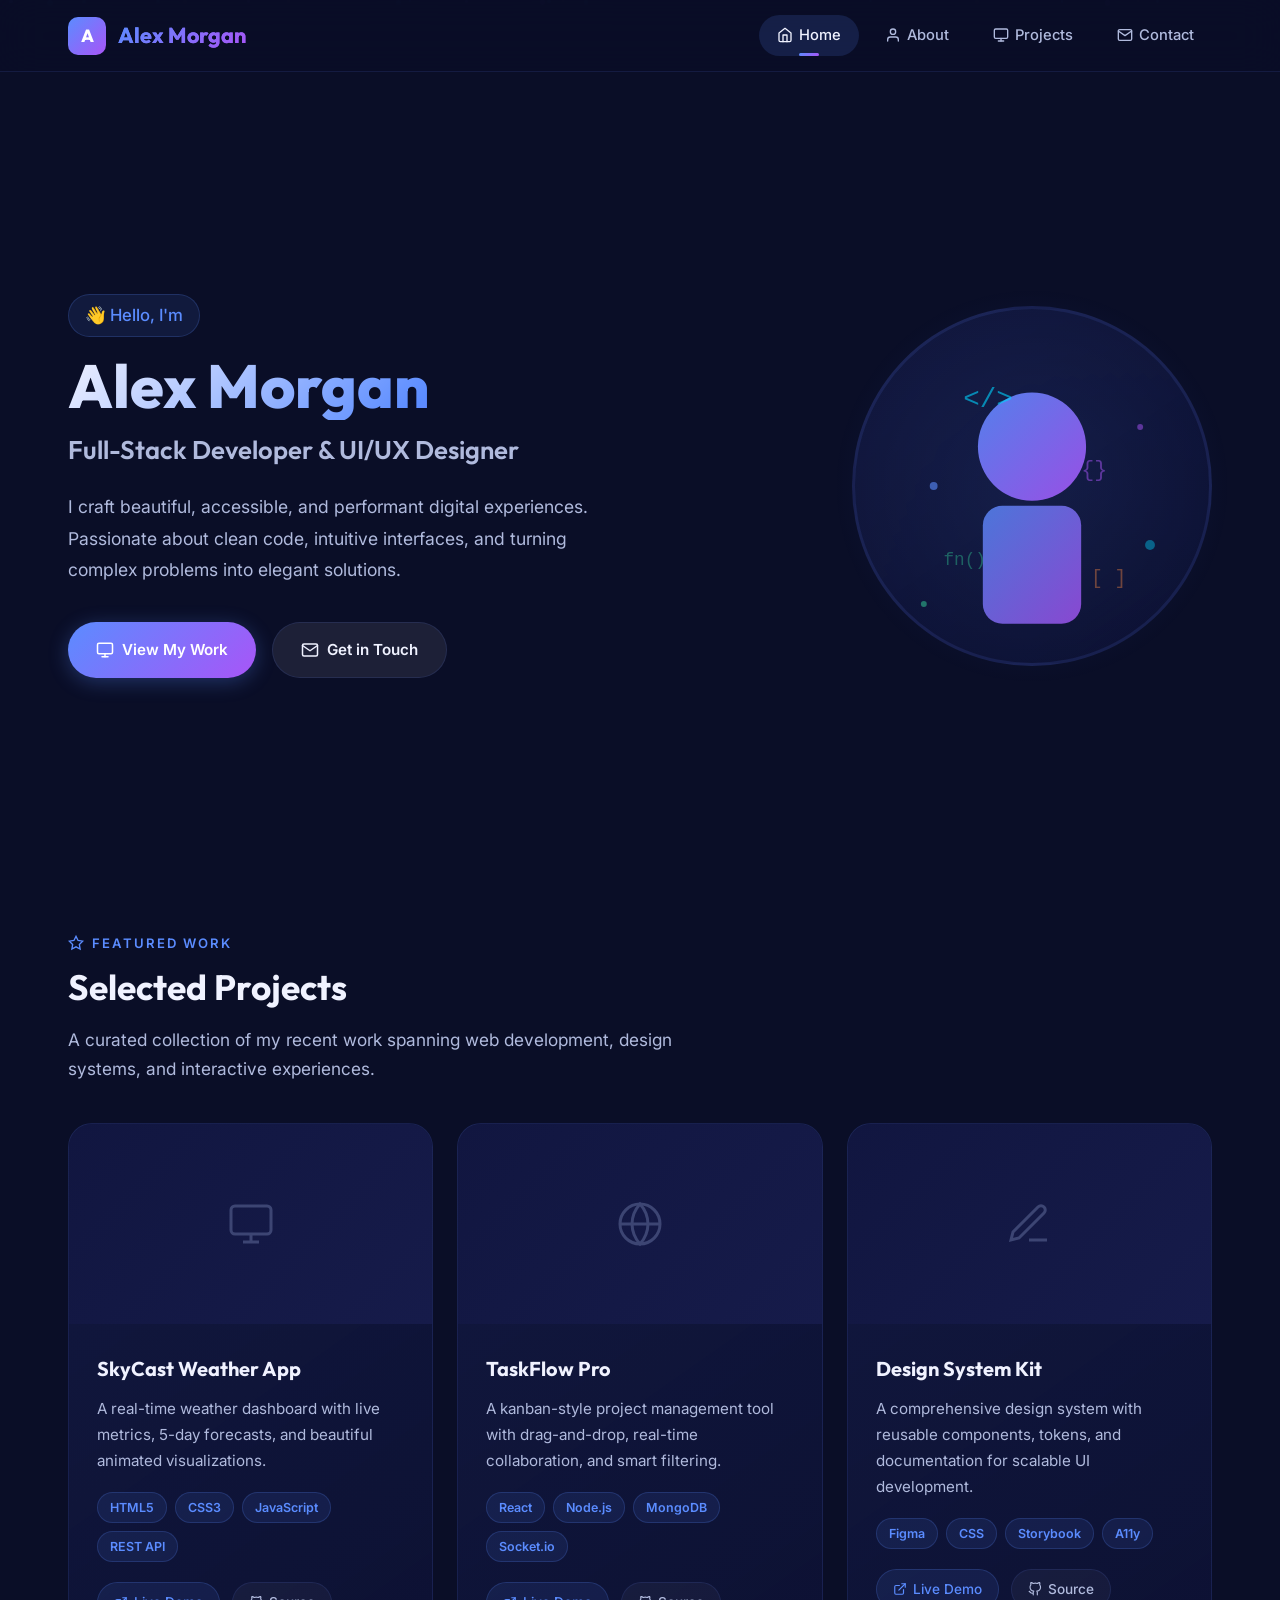
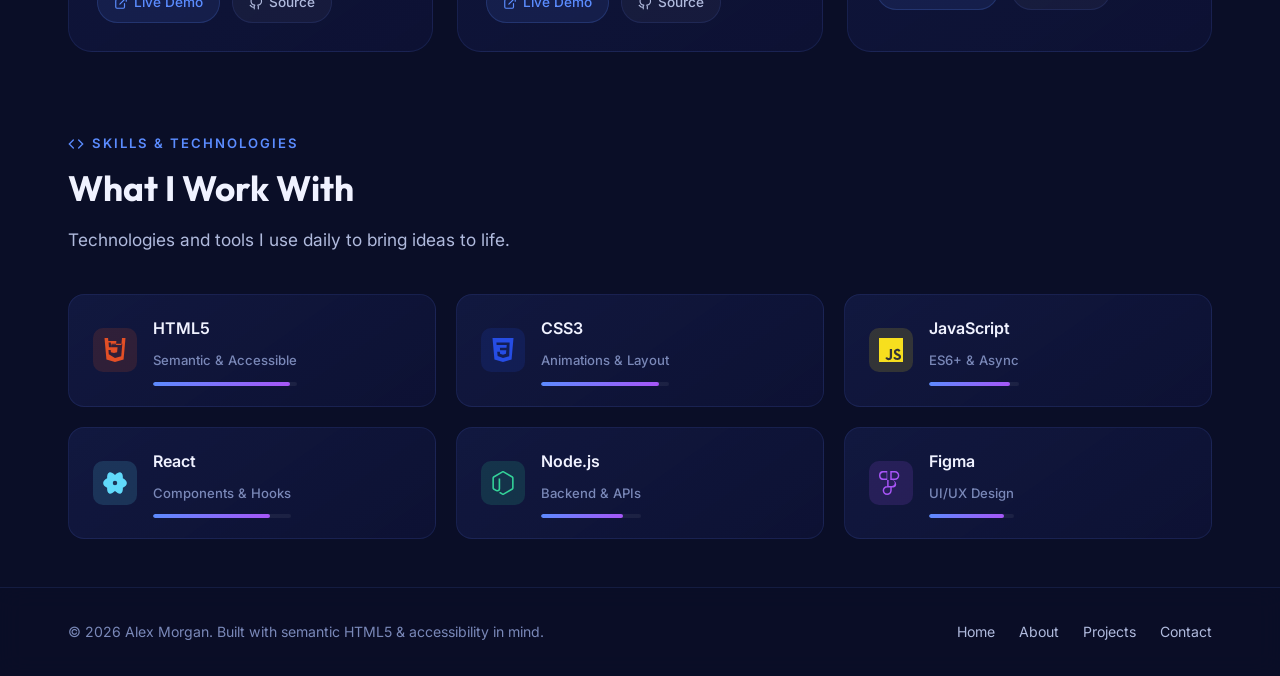
==== portfolio/index.html @ 997db62b "feat: add multi-page semantic HTML5 portfolio with WCAG accessibility" ====
<!DOCTYPE html>
<html lang="en">
<head>
    <meta charset="UTF-8">
    <meta name="viewport" content="width=device-width, initial-scale=1.0">
    <meta name="description" content="Alex Morgan — Full-Stack Developer & UI/UX Designer. Building beautiful, accessible, and performant web applications with modern technologies.">
    <meta name="author" content="Alex Morgan">
    <meta name="robots" content="index, follow">

    <!-- Open Graph -->
    <meta property="og:title" content="Alex Morgan — Full-Stack Developer & Designer">
    <meta property="og:description" content="Building beautiful, accessible, and performant web applications with modern technologies.">
    <meta property="og:type" content="website">
    <meta property="og:url" content="https://alexmorgan.dev/">

    <link rel="canonical" href="https://alexmorgan.dev/">

    <title>Alex Morgan — Full-Stack Developer & Designer</title>

    <link rel="preconnect" href="https://fonts.googleapis.com">
    <link rel="preconnect" href="https://fonts.gstatic.com" crossorigin>
    <link href="https://fonts.googleapis.com/css2?family=Inter:wght@300;400;500;600;700;800;900&family=Outfit:wght@300;400;500;600;700;800&display=swap" rel="stylesheet">
    <link rel="stylesheet" href="portfolio.css">
</head>
<body>
    <!-- Skip Navigation Link -->
    <a href="#main-content" class="skip-link">Skip to main content</a>

    <!-- Animated Background Particles -->
    <div class="particles-bg" aria-hidden="true"></div>

    <div class="page-wrapper">

        <!-- ========== HEADER / NAVIGATION ========== -->
        <header class="site-header" role="banner">
            <div class="header-inner">
                <div class="header-brand">
                    <div class="brand-icon" aria-hidden="true">A</div>
                    <div class="brand-name"><a href="index.html">Alex Morgan</a></div>
                </div>

                <!-- Mobile Menu Toggle -->
                <button
                    class="menu-toggle"
                    id="menu-toggle"
                    aria-expanded="false"
                    aria-controls="main-navigation"
                    aria-label="Open navigation menu"
                >
                    <span></span>
                    <span></span>
                    <span></span>
                </button>

                <nav class="main-nav" id="main-navigation" role="navigation" aria-label="Primary navigation">
                    <ul class="nav-list">
                        <li>
                            <a href="index.html" class="nav-link" aria-current="page">
                                <svg viewBox="0 0 24 24" fill="none" stroke="currentColor" stroke-width="2" stroke-linecap="round" stroke-linejoin="round" aria-hidden="true"><path d="M3 9l9-7 9 7v11a2 2 0 0 1-2 2H5a2 2 0 0 1-2-2z"></path><polyline points="9 22 9 12 15 12 15 22"></polyline></svg>
                                Home
                            </a>
                        </li>
                        <li>
                            <a href="about.html" class="nav-link">
                                <svg viewBox="0 0 24 24" fill="none" stroke="currentColor" stroke-width="2" stroke-linecap="round" stroke-linejoin="round" aria-hidden="true"><path d="M20 21v-2a4 4 0 0 0-4-4H8a4 4 0 0 0-4 4v2"></path><circle cx="12" cy="7" r="4"></circle></svg>
                                About
                            </a>
                        </li>
                        <li>
                            <a href="projects.html" class="nav-link">
                                <svg viewBox="0 0 24 24" fill="none" stroke="currentColor" stroke-width="2" stroke-linecap="round" stroke-linejoin="round" aria-hidden="true"><rect x="2" y="3" width="20" height="14" rx="2" ry="2"></rect><line x1="8" y1="21" x2="16" y2="21"></line><line x1="12" y1="17" x2="12" y2="21"></line></svg>
                                Projects
                            </a>
                        </li>
                        <li>
                            <a href="contact.html" class="nav-link">
                                <svg viewBox="0 0 24 24" fill="none" stroke="currentColor" stroke-width="2" stroke-linecap="round" stroke-linejoin="round" aria-hidden="true"><path d="M4 4h16c1.1 0 2 .9 2 2v12c0 1.1-.9 2-2 2H4c-1.1 0-2-.9-2-2V6c0-1.1.9-2 2-2z"></path><polyline points="22,6 12,13 2,6"></polyline></svg>
                                Contact
                            </a>
                        </li>
                    </ul>
                </nav>
            </div>
        </header>

        <!-- ========== MAIN CONTENT ========== -->
        <main id="main-content" class="main-content" role="main">

            <!-- Hero Section -->
            <section class="hero section" aria-label="Introduction">
                <div class="hero-content animate-in">
                    <span class="hero-greeting">👋 Hello, I'm</span>
                    <h1 class="hero-name">Alex Morgan</h1>
                    <p class="hero-title">Full-Stack Developer & UI/UX Designer</p>
                    <p class="hero-description">
                        I craft beautiful, accessible, and performant digital experiences. 
                        Passionate about clean code, intuitive interfaces, and turning 
                        complex problems into elegant solutions.
                    </p>
                    <div class="hero-cta">
                        <a href="projects.html" class="btn btn-primary">
                            <svg viewBox="0 0 24 24" fill="none" stroke="currentColor" stroke-width="2" stroke-linecap="round" stroke-linejoin="round" aria-hidden="true"><rect x="2" y="3" width="20" height="14" rx="2" ry="2"></rect><line x1="8" y1="21" x2="16" y2="21"></line><line x1="12" y1="17" x2="12" y2="21"></line></svg>
                            View My Work
                        </a>
                        <a href="contact.html" class="btn btn-secondary">
                            <svg viewBox="0 0 24 24" fill="none" stroke="currentColor" stroke-width="2" stroke-linecap="round" stroke-linejoin="round" aria-hidden="true"><path d="M4 4h16c1.1 0 2 .9 2 2v12c0 1.1-.9 2-2 2H4c-1.1 0-2-.9-2-2V6c0-1.1.9-2 2-2z"></path><polyline points="22,6 12,13 2,6"></polyline></svg>
                            Get in Touch
                        </a>
                    </div>
                </div>

                <div class="hero-visual animate-in animate-in-delay-2" aria-hidden="true">
                    <div class="hero-glow"></div>
                    <div class="hero-avatar">
                        <svg class="hero-avatar-graphic" viewBox="0 0 360 360" fill="none" xmlns="http://www.w3.org/2000/svg">
                            <defs>
                                <linearGradient id="avatarGrad1" x1="0" y1="0" x2="1" y2="1">
                                    <stop offset="0%" stop-color="#5b8cff"/>
                                    <stop offset="100%" stop-color="#a855f7"/>
                                </linearGradient>
                                <linearGradient id="avatarGrad2" x1="0" y1="0" x2="1" y2="1">
                                    <stop offset="0%" stop-color="#00d4ff"/>
                                    <stop offset="100%" stop-color="#5b8cff"/>
                                </linearGradient>
                            </defs>
                            <!-- Abstract Developer Illustration -->
                            <circle cx="180" cy="140" r="55" fill="url(#avatarGrad1)" opacity="0.9"/>
                            <rect x="130" y="200" width="100" height="120" rx="20" fill="url(#avatarGrad1)" opacity="0.8"/>
                            <!-- Code symbols -->
                            <text x="110" y="100" font-family="monospace" font-size="28" fill="#00d4ff" opacity="0.6">&lt;/&gt;</text>
                            <text x="230" y="170" font-family="monospace" font-size="22" fill="#a855f7" opacity="0.5">{}</text>
                            <text x="90" y="260" font-family="monospace" font-size="18" fill="#34d399" opacity="0.4">fn()</text>
                            <text x="240" y="280" font-family="monospace" font-size="20" fill="#ff8c42" opacity="0.4">[ ]</text>
                            <!-- Floating dots -->
                            <circle cx="80" cy="180" r="4" fill="#5b8cff" opacity="0.6"/>
                            <circle cx="290" cy="120" r="3" fill="#a855f7" opacity="0.5"/>
                            <circle cx="300" cy="240" r="5" fill="#00d4ff" opacity="0.4"/>
                            <circle cx="70" cy="300" r="3" fill="#34d399" opacity="0.5"/>
                        </svg>
                    </div>
                </div>
            </section>

            <!-- Featured Projects Section -->
            <section class="section" aria-labelledby="featured-heading">
                <div class="animate-in">
                    <span class="section-label">
                        <svg viewBox="0 0 24 24" fill="none" stroke="currentColor" stroke-width="2" stroke-linecap="round" aria-hidden="true"><polygon points="12 2 15.09 8.26 22 9.27 17 14.14 18.18 21.02 12 17.77 5.82 21.02 7 14.14 2 9.27 8.91 8.26 12 2"></polygon></svg>
                        Featured Work
                    </span>
                    <h2 id="featured-heading" class="section-title">Selected Projects</h2>
                    <p class="section-subtitle">A curated collection of my recent work spanning web development, design systems, and interactive experiences.</p>
                </div>

                <div class="projects-grid">
                    <!-- Project 1 -->
                    <article class="project-card animate-in animate-in-delay-1">
                        <div class="project-image-placeholder" aria-hidden="true">
                            <svg viewBox="0 0 24 24" fill="none" stroke="currentColor" stroke-width="1.5"><rect x="2" y="3" width="20" height="14" rx="2" ry="2"></rect><line x1="8" y1="21" x2="16" y2="21"></line><line x1="12" y1="17" x2="12" y2="21"></line></svg>
                        </div>
                        <div class="project-body">
                            <h3 class="project-title">SkyCast Weather App</h3>
                            <p class="project-description">A real-time weather dashboard with live metrics, 5-day forecasts, and beautiful animated visualizations.</p>
                            <div class="project-tags">
                                <span class="tag">HTML5</span>
                                <span class="tag">CSS3</span>
                                <span class="tag">JavaScript</span>
                                <span class="tag">REST API</span>
                            </div>
                            <div class="project-links">
                                <a href="#" class="project-link live" aria-label="View live demo of SkyCast Weather App">
                                    <svg viewBox="0 0 24 24" fill="none" stroke="currentColor" stroke-width="2" stroke-linecap="round" stroke-linejoin="round" aria-hidden="true"><path d="M18 13v6a2 2 0 0 1-2 2H5a2 2 0 0 1-2-2V8a2 2 0 0 1 2-2h6"></path><polyline points="15 3 21 3 21 9"></polyline><line x1="10" y1="14" x2="21" y2="3"></line></svg>
                                    Live Demo
                                </a>
                                <a href="#" class="project-link repo" aria-label="View source code of SkyCast Weather App">
                                    <svg viewBox="0 0 24 24" fill="none" stroke="currentColor" stroke-width="2" stroke-linecap="round" stroke-linejoin="round" aria-hidden="true"><path d="M9 19c-5 1.5-5-2.5-7-3m14 6v-3.87a3.37 3.37 0 0 0-.94-2.61c3.14-.35 6.44-1.54 6.44-7A5.44 5.44 0 0 0 20 4.77 5.07 5.07 0 0 0 19.91 1S18.73.65 16 2.48a13.38 13.38 0 0 0-7 0C6.27.65 5.09 1 5.09 1A5.07 5.07 0 0 0 5 4.77a5.44 5.44 0 0 0-1.5 3.78c0 5.42 3.3 6.61 6.44 7A3.37 3.37 0 0 0 9 18.13V22"></path></svg>
                                    Source
                                </a>
                            </div>
                        </div>
                    </article>

                    <!-- Project 2 -->
                    <article class="project-card animate-in animate-in-delay-2">
                        <div class="project-image-placeholder" aria-hidden="true">
                            <svg viewBox="0 0 24 24" fill="none" stroke="currentColor" stroke-width="1.5"><circle cx="12" cy="12" r="10"></circle><line x1="2" y1="12" x2="22" y2="12"></line><path d="M12 2a15.3 15.3 0 0 1 4 10 15.3 15.3 0 0 1-4 10 15.3 15.3 0 0 1-4-10 15.3 15.3 0 0 1 4-10z"></path></svg>
                        </div>
                        <div class="project-body">
                            <h3 class="project-title">TaskFlow Pro</h3>
                            <p class="project-description">A kanban-style project management tool with drag-and-drop, real-time collaboration, and smart filtering.</p>
                            <div class="project-tags">
                                <span class="tag">React</span>
                                <span class="tag">Node.js</span>
                                <span class="tag">MongoDB</span>
                                <span class="tag">Socket.io</span>
                            </div>
                            <div class="project-links">
                                <a href="#" class="project-link live" aria-label="View live demo of TaskFlow Pro">
                                    <svg viewBox="0 0 24 24" fill="none" stroke="currentColor" stroke-width="2" stroke-linecap="round" stroke-linejoin="round" aria-hidden="true"><path d="M18 13v6a2 2 0 0 1-2 2H5a2 2 0 0 1-2-2V8a2 2 0 0 1 2-2h6"></path><polyline points="15 3 21 3 21 9"></polyline><line x1="10" y1="14" x2="21" y2="3"></line></svg>
                                    Live Demo
                                </a>
                                <a href="#" class="project-link repo" aria-label="View source code of TaskFlow Pro">
                                    <svg viewBox="0 0 24 24" fill="none" stroke="currentColor" stroke-width="2" stroke-linecap="round" stroke-linejoin="round" aria-hidden="true"><path d="M9 19c-5 1.5-5-2.5-7-3m14 6v-3.87a3.37 3.37 0 0 0-.94-2.61c3.14-.35 6.44-1.54 6.44-7A5.44 5.44 0 0 0 20 4.77 5.07 5.07 0 0 0 19.91 1S18.73.65 16 2.48a13.38 13.38 0 0 0-7 0C6.27.65 5.09 1 5.09 1A5.07 5.07 0 0 0 5 4.77a5.44 5.44 0 0 0-1.5 3.78c0 5.42 3.3 6.61 6.44 7A3.37 3.37 0 0 0 9 18.13V22"></path></svg>
                                    Source
                                </a>
                            </div>
                        </div>
                    </article>

                    <!-- Project 3 -->
                    <article class="project-card animate-in animate-in-delay-3">
                        <div class="project-image-placeholder" aria-hidden="true">
                            <svg viewBox="0 0 24 24" fill="none" stroke="currentColor" stroke-width="1.5"><path d="M12 20h9"></path><path d="M16.5 3.5a2.121 2.121 0 0 1 3 3L7 19l-4 1 1-4L16.5 3.5z"></path></svg>
                        </div>
                        <div class="project-body">
                            <h3 class="project-title">Design System Kit</h3>
                            <p class="project-description">A comprehensive design system with reusable components, tokens, and documentation for scalable UI development.</p>
                            <div class="project-tags">
                                <span class="tag">Figma</span>
                                <span class="tag">CSS</span>
                                <span class="tag">Storybook</span>
                                <span class="tag">A11y</span>
                            </div>
                            <div class="project-links">
                                <a href="#" class="project-link live" aria-label="View live demo of Design System Kit">
                                    <svg viewBox="0 0 24 24" fill="none" stroke="currentColor" stroke-width="2" stroke-linecap="round" stroke-linejoin="round" aria-hidden="true"><path d="M18 13v6a2 2 0 0 1-2 2H5a2 2 0 0 1-2-2V8a2 2 0 0 1 2-2h6"></path><polyline points="15 3 21 3 21 9"></polyline><line x1="10" y1="14" x2="21" y2="3"></line></svg>
                                    Live Demo
                                </a>
                                <a href="#" class="project-link repo" aria-label="View source code of Design System Kit">
                                    <svg viewBox="0 0 24 24" fill="none" stroke="currentColor" stroke-width="2" stroke-linecap="round" stroke-linejoin="round" aria-hidden="true"><path d="M9 19c-5 1.5-5-2.5-7-3m14 6v-3.87a3.37 3.37 0 0 0-.94-2.61c3.14-.35 6.44-1.54 6.44-7A5.44 5.44 0 0 0 20 4.77 5.07 5.07 0 0 0 19.91 1S18.73.65 16 2.48a13.38 13.38 0 0 0-7 0C6.27.65 5.09 1 5.09 1A5.07 5.07 0 0 0 5 4.77a5.44 5.44 0 0 0-1.5 3.78c0 5.42 3.3 6.61 6.44 7A3.37 3.37 0 0 0 9 18.13V22"></path></svg>
                                    Source
                                </a>
                            </div>
                        </div>
                    </article>
                </div>
            </section>

            <!-- Skills Section -->
            <section class="section" aria-labelledby="skills-heading">
                <div class="animate-in">
                    <span class="section-label">
                        <svg viewBox="0 0 24 24" fill="none" stroke="currentColor" stroke-width="2" stroke-linecap="round" aria-hidden="true"><polyline points="16 18 22 12 16 6"></polyline><polyline points="8 6 2 12 8 18"></polyline></svg>
                        Skills & Technologies
                    </span>
                    <h2 id="skills-heading" class="section-title">What I Work With</h2>
                    <p class="section-subtitle">Technologies and tools I use daily to bring ideas to life.</p>
                </div>

                <div class="skills-grid">
                    <div class="skill-card animate-in animate-in-delay-1">
                        <div class="skill-icon html" aria-hidden="true">
                            <svg viewBox="0 0 24 24" fill="currentColor" width="24" height="24"><path d="M1.5 0h21l-1.91 21.563L11.977 24l-8.564-2.438L1.5 0zm7.031 9.75l-.232-2.718 10.059.003.071-.757.541-6.03.065-.712H5.026l.164 1.87.153 1.712h8.034l-.342 3.632-5.083.002-.19-2.14H5.57l.4 4.513h8.594l-.455 5.086-3.118.87-3.118-.87-.203-2.31H5.45l.33 4.27L11.99 20l6.23-1.792 1.09-12.458H8.531z"/></svg>
                        </div>
                        <div class="skill-info">
                            <h3>HTML5</h3>
                            <span class="skill-level">Semantic & Accessible</span>
                            <div class="skill-bar-track"><div class="skill-bar-fill" style="width: 95%" role="progressbar" aria-valuenow="95" aria-valuemin="0" aria-valuemax="100" aria-label="HTML5 proficiency: 95%"></div></div>
                        </div>
                    </div>

                    <div class="skill-card animate-in animate-in-delay-2">
                        <div class="skill-icon css" aria-hidden="true">
                            <svg viewBox="0 0 24 24" fill="currentColor" width="24" height="24"><path d="M1.5 0h21l-1.91 21.563L11.977 24l-8.565-2.438L1.5 0zm17.09 4.413L5.41 4.41l.213 2.622h10.125l-.255 2.716h-6.61l.24 2.573h6.182l-.366 3.523-2.95.888-2.95-.888-.191-2.055h-2.607l.4 4.27L11.976 20l6.23-1.792L18.59 4.413z"/></svg>
                        </div>
                        <div class="skill-info">
                            <h3>CSS3</h3>
                            <span class="skill-level">Animations & Layout</span>
                            <div class="skill-bar-track"><div class="skill-bar-fill" style="width: 92%" role="progressbar" aria-valuenow="92" aria-valuemin="0" aria-valuemax="100" aria-label="CSS3 proficiency: 92%"></div></div>
                        </div>
                    </div>

                    <div class="skill-card animate-in animate-in-delay-3">
                        <div class="skill-icon js" aria-hidden="true">
                            <svg viewBox="0 0 24 24" fill="currentColor" width="24" height="24"><path d="M0 0h24v24H0V0zm22.034 18.276c-.175-1.095-.888-2.015-3.003-2.873-.736-.345-1.554-.585-1.797-1.14-.091-.33-.105-.51-.046-.705.15-.646.915-.84 1.515-.66.39.12.75.42.976.9 1.034-.676 1.034-.676 1.755-1.125-.27-.42-.405-.6-.586-.78-.63-.705-1.469-1.065-2.834-1.034l-.705.089c-.676.165-1.32.525-1.71 1.005-1.14 1.291-.811 3.541.569 4.471 1.365 1.02 3.361 1.244 3.616 2.205.24 1.17-.87 1.545-1.966 1.41-.811-.18-1.26-.586-1.755-1.336l-1.83 1.051c.21.48.45.689.81 1.109 1.74 1.756 6.09 1.666 6.871-1.004.029-.09.24-.705.074-1.65l.046.067zm-8.983-7.245h-2.248c0 1.938-.009 3.864-.009 5.805 0 1.232.063 2.363-.138 2.711-.33.689-1.18.601-1.566.48-.396-.196-.597-.466-.83-.855-.063-.105-.11-.196-.127-.196l-1.825 1.125c.305.63.75 1.172 1.324 1.517.855.51 2.004.675 3.207.405.783-.226 1.458-.691 1.811-1.411.51-.93.402-2.07.397-3.346.012-2.054 0-4.109 0-6.179l.004-.056z"/></svg>
                        </div>
                        <div class="skill-info">
                            <h3>JavaScript</h3>
                            <span class="skill-level">ES6+ & Async</span>
                            <div class="skill-bar-track"><div class="skill-bar-fill" style="width: 90%" role="progressbar" aria-valuenow="90" aria-valuemin="0" aria-valuemax="100" aria-label="JavaScript proficiency: 90%"></div></div>
                        </div>
                    </div>

                    <div class="skill-card animate-in animate-in-delay-1">
                        <div class="skill-icon react" aria-hidden="true">
                            <svg viewBox="0 0 24 24" fill="currentColor" width="24" height="24"><path d="M14.23 12.004a2.236 2.236 0 0 1-2.235 2.236 2.236 2.236 0 0 1-2.236-2.236 2.236 2.236 0 0 1 2.235-2.236 2.236 2.236 0 0 1 2.236 2.236zm2.648-10.69c-1.346 0-3.107.96-4.888 2.622-1.78-1.653-3.542-2.602-4.887-2.602-.31 0-.6.06-.86.18C4.64 2.18 3.95 4.28 4.13 7.18c-2.46 1.24-3.98 2.88-3.98 4.82 0 1.94 1.52 3.58 3.98 4.82-.18 2.9.51 5 2.12 5.67.26.12.55.18.86.18 1.345 0 3.107-.96 4.888-2.624 1.78 1.654 3.542 2.604 4.887 2.604.31 0 .6-.06.86-.18 1.61-.67 2.3-2.77 2.12-5.67 2.46-1.24 3.98-2.88 3.98-4.82 0-1.94-1.52-3.58-3.98-4.82.18-2.9-.51-5-2.12-5.67a1.98 1.98 0 0 0-.86-.18z"/></svg>
                        </div>
                        <div class="skill-info">
                            <h3>React</h3>
                            <span class="skill-level">Components & Hooks</span>
                            <div class="skill-bar-track"><div class="skill-bar-fill" style="width: 85%" role="progressbar" aria-valuenow="85" aria-valuemin="0" aria-valuemax="100" aria-label="React proficiency: 85%"></div></div>
                        </div>
                    </div>

                    <div class="skill-card animate-in animate-in-delay-2">
                        <div class="skill-icon node" aria-hidden="true">
                            <svg viewBox="0 0 24 24" fill="currentColor" width="24" height="24"><path d="M11.998 24c-.321 0-.641-.084-.922-.247l-2.936-1.737c-.438-.245-.224-.332-.08-.383.585-.203.703-.25 1.328-.604.065-.037.151-.023.218.017l2.256 1.339a.29.29 0 0 0 .272 0l8.795-5.076a.277.277 0 0 0 .134-.238V6.921a.28.28 0 0 0-.137-.242l-8.791-5.072a.278.278 0 0 0-.271 0L3.075 6.68a.28.28 0 0 0-.138.24v10.15c0 .099.053.19.137.239l2.409 1.392c1.307.654 2.108-.116 2.108-.89V7.787c0-.142.114-.253.256-.253h1.115c.139 0 .255.112.255.253v10.021c0 1.745-.95 2.745-2.604 2.745-.508 0-.909 0-2.026-.551L2.28 18.675A1.857 1.857 0 0 1 1.36 17.07V6.921c0-.648.345-1.254.921-1.578l8.795-5.082c.557-.315 1.296-.315 1.848 0l8.794 5.082c.577.324.922.93.922 1.578v10.15c0 .648-.345 1.254-.922 1.578l-8.794 5.078c-.28.163-.601.247-.926.247"/></svg>
                        </div>
                        <div class="skill-info">
                            <h3>Node.js</h3>
                            <span class="skill-level">Backend & APIs</span>
                            <div class="skill-bar-track"><div class="skill-bar-fill" style="width: 82%" role="progressbar" aria-valuenow="82" aria-valuemin="0" aria-valuemax="100" aria-label="Node.js proficiency: 82%"></div></div>
                        </div>
                    </div>

                    <div class="skill-card animate-in animate-in-delay-3">
                        <div class="skill-icon figma" aria-hidden="true">
                            <svg viewBox="0 0 24 24" fill="currentColor" width="24" height="24"><path d="M15.852 8.981h-4.588V0h4.588c2.476 0 4.49 2.014 4.49 4.49s-2.014 4.491-4.49 4.491zM12.735 7.51h3.117c1.665 0 3.019-1.355 3.019-3.019s-1.355-3.019-3.019-3.019h-3.117V7.51zm0 8.943h-4.588v-7.51h4.588c2.476 0 4.49 2.014 4.49 4.49s-2.014 3.02-4.49 3.02zm-3.117-6.038v4.566h3.117c1.665 0 3.019-1.355 3.019-3.019 0-1.664-1.354-3.02-3.019-3.02h-3.117v1.473zM8.148 24c-2.476 0-4.49-2.014-4.49-4.49 0-2.476 2.014-4.49 4.49-4.49h4.588v4.49c0 2.476-2.014 4.49-4.588 4.49zm-3.019-4.49c0 1.665 1.355 3.019 3.019 3.019s3.117-1.354 3.117-3.019v-3.019H8.148c-1.664 0-3.019 1.354-3.019 3.019zM3.658 8.981C1.182 8.981 0 6.967 0 4.49S1.182 0 3.658 0h4.588v8.981H3.658zM1.471 4.49c0 1.665 1.355 3.019 3.019 3.019h3.117V1.471H4.49C2.826 1.471 1.471 2.826 1.471 4.49z"/></svg>
                        </div>
                        <div class="skill-info">
                            <h3>Figma</h3>
                            <span class="skill-level">UI/UX Design</span>
                            <div class="skill-bar-track"><div class="skill-bar-fill" style="width: 88%" role="progressbar" aria-valuenow="88" aria-valuemin="0" aria-valuemax="100" aria-label="Figma proficiency: 88%"></div></div>
                        </div>
                    </div>
                </div>
            </section>

        </main>

        <!-- ========== FOOTER ========== -->
        <footer class="site-footer" role="contentinfo">
            <div class="footer-inner">
                <p class="footer-text">&copy; 2026 Alex Morgan. Built with semantic HTML5 & accessibility in mind.</p>
                <nav class="footer-nav" aria-label="Footer navigation">
                    <a href="index.html" class="footer-link">Home</a>
                    <a href="about.html" class="footer-link">About</a>
                    <a href="projects.html" class="footer-link">Projects</a>
                    <a href="contact.html" class="footer-link">Contact</a>
                </nav>
            </div>
        </footer>

    </div>

    <script src="portfolio.js"></script>
</body>
</html>
---- portfolio/portfolio.css ----
/* ============================================
   Portfolio — Semantic HTML5 & Accessible
   Premium Dark-Mode Design System
   ============================================ */

/* ---------- CSS Custom Properties ---------- */
:root {
    /* Color Palette — Dark Mode */
    --bg-primary: #0a0e27;
    --bg-secondary: #111640;
    --bg-tertiary: #161b4a;
    --bg-card: rgba(20, 27, 77, 0.55);
    --bg-card-hover: rgba(30, 40, 100, 0.65);
    --bg-glass: rgba(255, 255, 255, 0.04);
    --bg-glass-strong: rgba(255, 255, 255, 0.08);

    --text-primary: #f0f2ff;
    --text-secondary: #b0badd;
    --text-muted: #7a88b8;
    --text-inverse: #0a0e27;

    --accent-blue: #5b8cff;
    --accent-cyan: #00d4ff;
    --accent-purple: #a855f7;
    --accent-orange: #ff8c42;
    --accent-gold: #ffd700;
    --accent-green: #34d399;
    --accent-pink: #f472b6;
    --accent-red: #ef4444;

    --gradient-primary: linear-gradient(135deg, #5b8cff 0%, #a855f7 100%);
    --gradient-warm: linear-gradient(135deg, #ff8c42 0%, #ff6b6b 100%);
    --gradient-cool: linear-gradient(135deg, #00d4ff 0%, #5b8cff 100%);
    --gradient-card: linear-gradient(145deg, rgba(30, 40, 100, 0.4) 0%, rgba(15, 20, 60, 0.6) 100%);
    --gradient-hero: linear-gradient(180deg, rgba(91, 140, 255, 0.12) 0%, rgba(168, 85, 247, 0.06) 50%, transparent 100%);

    --border-subtle: rgba(100, 130, 255, 0.12);
    --border-hover: rgba(100, 130, 255, 0.28);
    --border-focus: #5b8cff;

    --shadow-card: 0 8px 32px rgba(0, 0, 0, 0.3), 0 2px 8px rgba(91, 140, 255, 0.08);
    --shadow-elevated: 0 20px 60px rgba(0, 0, 0, 0.4), 0 4px 16px rgba(91, 140, 255, 0.1);
    --shadow-glow: 0 0 30px rgba(91, 140, 255, 0.15);

    --radius-sm: 10px;
    --radius-md: 16px;
    --radius-lg: 24px;
    --radius-xl: 32px;
    --radius-full: 9999px;

    --transition-fast: 0.2s cubic-bezier(0.4, 0, 0.2, 1);
    --transition-smooth: 0.3s cubic-bezier(0.4, 0, 0.2, 1);
    --transition-spring: 0.5s cubic-bezier(0.34, 1.56, 0.64, 1);

    --font-primary: 'Inter', -apple-system, BlinkMacSystemFont, 'Segoe UI', sans-serif;
    --font-display: 'Outfit', 'Inter', sans-serif;

    --max-width: 1200px;
    --header-height: 72px;
}

/* ---------- Reset & Base ---------- */
*, *::before, *::after {
    margin: 0;
    padding: 0;
    box-sizing: border-box;
}

html {
    font-size: 16px;
    scroll-behavior: smooth;
    -webkit-font-smoothing: antialiased;
    -moz-osx-font-smoothing: grayscale;
}

body {
    font-family: var(--font-primary);
    background: var(--bg-primary);
    color: var(--text-primary);
    min-height: 100vh;
    overflow-x: hidden;
    line-height: 1.7;
}

img {
    max-width: 100%;
    height: auto;
    display: block;
}

a {
    color: var(--accent-blue);
    text-decoration: none;
    transition: color var(--transition-fast);
}

a:hover {
    color: var(--accent-cyan);
}

ul, ol {
    list-style: none;
}

/* ---------- Skip-to-Content Link ---------- */
.skip-link {
    position: absolute;
    top: -100%;
    left: 16px;
    z-index: 10000;
    padding: 12px 24px;
    background: var(--accent-blue);
    color: #fff;
    font-weight: 600;
    font-size: 0.95rem;
    border-radius: var(--radius-sm);
    transition: top var(--transition-fast);
}

.skip-link:focus {
    top: 16px;
    outline: 3px solid var(--accent-gold);
    outline-offset: 2px;
}

/* ---------- Global Focus Indicator ---------- */
*:focus-visible {
    outline: 3px solid var(--border-focus);
    outline-offset: 3px;
    border-radius: 4px;
}

/* Remove outline for mouse users */
*:focus:not(:focus-visible) {
    outline: none;
}

/* ---------- Animated Background Particles ---------- */
.particles-bg {
    position: fixed;
    inset: 0;
    z-index: 0;
    overflow: hidden;
    pointer-events: none;
}

.particle {
    position: absolute;
    border-radius: 50%;
    pointer-events: none;
    animation: floatParticle linear infinite;
}

@keyframes floatParticle {
    0% {
        transform: translateY(100vh) scale(0);
        opacity: 0;
    }
    10% { opacity: 1; }
    90% { opacity: 1; }
    100% {
        transform: translateY(-10vh) scale(1);
        opacity: 0;
    }
}

/* ---------- Page Wrapper ---------- */
.page-wrapper {
    position: relative;
    z-index: 1;
    min-height: 100vh;
    display: flex;
    flex-direction: column;
}

/* ---------- Header / Navigation ---------- */
.site-header {
    position: sticky;
    top: 0;
    z-index: 100;
    background: rgba(10, 14, 39, 0.85);
    backdrop-filter: blur(20px);
    border-bottom: 1px solid var(--border-subtle);
    height: var(--header-height);
}

.header-inner {
    max-width: var(--max-width);
    margin: 0 auto;
    padding: 0 28px;
    height: 100%;
    display: flex;
    align-items: center;
    justify-content: space-between;
}

.header-brand {
    display: flex;
    align-items: center;
    gap: 12px;
}

.brand-icon {
    width: 38px;
    height: 38px;
    border-radius: var(--radius-sm);
    background: var(--gradient-primary);
    display: flex;
    align-items: center;
    justify-content: center;
    font-family: var(--font-display);
    font-weight: 800;
    font-size: 1.1rem;
    color: #fff;
}

.brand-name {
    font-family: var(--font-display);
    font-size: 1.35rem;
    font-weight: 700;
    background: var(--gradient-primary);
    -webkit-background-clip: text;
    -webkit-text-fill-color: transparent;
    background-clip: text;
}

.brand-name a {
    background: var(--gradient-primary);
    -webkit-background-clip: text;
    -webkit-text-fill-color: transparent;
    background-clip: text;
    text-decoration: none;
}

/* Desktop Navigation */
.main-nav {
    display: flex;
    align-items: center;
}

.nav-list {
    display: flex;
    align-items: center;
    gap: 8px;
}

.nav-link {
    display: inline-flex;
    align-items: center;
    gap: 6px;
    padding: 8px 18px;
    border-radius: var(--radius-full);
    color: var(--text-secondary);
    font-size: 0.92rem;
    font-weight: 500;
    text-decoration: none;
    transition: all var(--transition-smooth);
    position: relative;
}

.nav-link:hover {
    color: var(--text-primary);
    background: var(--bg-glass-strong);
}

.nav-link[aria-current="page"] {
    color: var(--text-primary);
    background: rgba(91, 140, 255, 0.15);
}

.nav-link[aria-current="page"]::after {
    content: '';
    position: absolute;
    bottom: 0;
    left: 50%;
    transform: translateX(-50%);
    width: 20px;
    height: 3px;
    background: var(--gradient-primary);
    border-radius: var(--radius-full);
}

.nav-link svg {
    width: 16px;
    height: 16px;
}

/* Mobile Menu Toggle */
.menu-toggle {
    display: none;
    flex-direction: column;
    justify-content: center;
    gap: 5px;
    width: 40px;
    height: 40px;
    background: none;
    border: 1px solid var(--border-subtle);
    border-radius: var(--radius-sm);
    cursor: pointer;
    padding: 8px;
    transition: all var(--transition-smooth);
}

.menu-toggle:hover {
    border-color: var(--accent-blue);
    background: var(--bg-glass);
}

.menu-toggle span {
    display: block;
    width: 100%;
    height: 2px;
    background: var(--text-primary);
    border-radius: 2px;
    transition: all var(--transition-smooth);
}

.menu-toggle[aria-expanded="true"] span:nth-child(1) {
    transform: rotate(45deg) translate(5px, 5px);
}

.menu-toggle[aria-expanded="true"] span:nth-child(2) {
    opacity: 0;
}

.menu-toggle[aria-expanded="true"] span:nth-child(3) {
    transform: rotate(-45deg) translate(5px, -5px);
}

/* ---------- Main Content Area ---------- */
.main-content {
    flex: 1;
    max-width: var(--max-width);
    margin: 0 auto;
    padding: 48px 28px;
    width: 100%;
}

/* ---------- Section Styles ---------- */
.section {
    margin-bottom: 80px;
}

.section:last-child {
    margin-bottom: 0;
}

.section-label {
    display: inline-flex;
    align-items: center;
    gap: 8px;
    font-size: 0.82rem;
    text-transform: uppercase;
    letter-spacing: 2px;
    color: var(--accent-blue);
    font-weight: 600;
    margin-bottom: 12px;
}

.section-label svg {
    width: 16px;
    height: 16px;
}

.section-title {
    font-family: var(--font-display);
    font-size: 2.2rem;
    font-weight: 700;
    margin-bottom: 16px;
    line-height: 1.2;
}

.section-subtitle {
    font-size: 1.08rem;
    color: var(--text-secondary);
    max-width: 640px;
    line-height: 1.7;
    margin-bottom: 40px;
}

/* ---------- Hero Section (Home) ---------- */
.hero {
    display: flex;
    align-items: center;
    justify-content: space-between;
    gap: 60px;
    min-height: calc(100vh - var(--header-height) - 96px);
    padding: 40px 0;
}

.hero-content {
    flex: 1;
    max-width: 600px;
}

.hero-greeting {
    display: inline-block;
    font-size: 1.05rem;
    color: var(--accent-blue);
    font-weight: 500;
    margin-bottom: 16px;
    padding: 6px 16px;
    background: rgba(91, 140, 255, 0.1);
    border: 1px solid rgba(91, 140, 255, 0.2);
    border-radius: var(--radius-full);
}

.hero-name {
    font-family: var(--font-display);
    font-size: 3.8rem;
    font-weight: 800;
    line-height: 1.1;
    margin-bottom: 8px;
    background: linear-gradient(135deg, var(--text-primary) 0%, var(--accent-blue) 60%, var(--accent-purple) 100%);
    -webkit-background-clip: text;
    -webkit-text-fill-color: transparent;
    background-clip: text;
}

.hero-title {
    font-family: var(--font-display);
    font-size: 1.6rem;
    font-weight: 600;
    color: var(--text-secondary);
    margin-bottom: 20px;
}

.hero-description {
    font-size: 1.1rem;
    color: var(--text-secondary);
    line-height: 1.8;
    margin-bottom: 36px;
    max-width: 520px;
}

.hero-cta {
    display: flex;
    gap: 16px;
    flex-wrap: wrap;
}

.hero-visual {
    flex-shrink: 0;
    width: 360px;
    height: 360px;
    position: relative;
}

.hero-avatar {
    width: 100%;
    height: 100%;
    border-radius: 50%;
    overflow: hidden;
    border: 3px solid var(--border-subtle);
    position: relative;
    background: var(--gradient-card);
    display: flex;
    align-items: center;
    justify-content: center;
}

.hero-avatar-graphic {
    width: 100%;
    height: 100%;
}

.hero-glow {
    position: absolute;
    inset: -20px;
    border-radius: 50%;
    background: radial-gradient(circle, rgba(91, 140, 255, 0.15) 0%, transparent 70%);
    animation: heroGlow 4s ease-in-out infinite;
    z-index: -1;
}

@keyframes heroGlow {
    0%, 100% { transform: scale(1); opacity: 0.5; }
    50% { transform: scale(1.08); opacity: 0.8; }
}

/* ---------- Buttons ---------- */
.btn {
    display: inline-flex;
    align-items: center;
    gap: 8px;
    padding: 14px 28px;
    font-family: var(--font-primary);
    font-size: 0.95rem;
    font-weight: 600;
    border-radius: var(--radius-full);
    border: none;
    cursor: pointer;
    transition: all var(--transition-smooth);
    text-decoration: none;
}

.btn svg {
    width: 18px;
    height: 18px;
}

.btn-primary {
    background: var(--gradient-primary);
    color: #fff;
    box-shadow: 0 4px 20px rgba(91, 140, 255, 0.3);
}

.btn-primary:hover {
    transform: translateY(-2px);
    box-shadow: 0 8px 30px rgba(91, 140, 255, 0.45);
    color: #fff;
}

.btn-primary:active {
    transform: translateY(0);
}

.btn-secondary {
    background: var(--bg-glass-strong);
    color: var(--text-primary);
    border: 1px solid var(--border-subtle);
}

.btn-secondary:hover {
    border-color: var(--accent-blue);
    background: rgba(91, 140, 255, 0.12);
    color: var(--text-primary);
    transform: translateY(-2px);
}

/* ---------- Cards ---------- */
.card {
    background: var(--gradient-card);
    border: 1px solid var(--border-subtle);
    border-radius: var(--radius-lg);
    padding: 32px;
    backdrop-filter: blur(16px);
    transition: all var(--transition-smooth);
    position: relative;
    overflow: hidden;
}

.card::before {
    content: '';
    position: absolute;
    top: 0;
    left: 0;
    right: 0;
    height: 2px;
    background: var(--gradient-primary);
    opacity: 0;
    transition: opacity var(--transition-smooth);
}

.card:hover {
    border-color: var(--border-hover);
    box-shadow: var(--shadow-card);
    transform: translateY(-4px);
}

.card:hover::before {
    opacity: 1;
}

/* ---------- Skills Grid ---------- */
.skills-grid {
    display: grid;
    grid-template-columns: repeat(auto-fill, minmax(280px, 1fr));
    gap: 20px;
}

.skill-card {
    display: flex;
    align-items: center;
    gap: 16px;
    padding: 20px 24px;
    background: var(--gradient-card);
    border: 1px solid var(--border-subtle);
    border-radius: var(--radius-md);
    transition: all var(--transition-smooth);
}

.skill-card:hover {
    border-color: var(--border-hover);
    transform: translateY(-2px);
    box-shadow: var(--shadow-card);
}

.skill-icon {
    width: 44px;
    height: 44px;
    border-radius: var(--radius-sm);
    display: flex;
    align-items: center;
    justify-content: center;
    flex-shrink: 0;
    font-size: 1.3rem;
}

.skill-icon.html { background: rgba(227, 79, 38, 0.15); color: #E34F26; }
.skill-icon.css { background: rgba(38, 77, 228, 0.15); color: #264DE4; }
.skill-icon.js { background: rgba(247, 223, 30, 0.15); color: #F7DF1E; }
.skill-icon.react { background: rgba(97, 218, 251, 0.15); color: #61DAFB; }
.skill-icon.node { background: rgba(52, 211, 153, 0.15); color: #34D399; }
.skill-icon.figma { background: rgba(168, 85, 247, 0.15); color: #A855F7; }

.skill-info h3 {
    font-size: 1rem;
    font-weight: 600;
    margin-bottom: 4px;
}

.skill-level {
    font-size: 0.82rem;
    color: var(--text-muted);
    font-weight: 500;
}

.skill-bar-track {
    width: 100%;
    height: 4px;
    background: rgba(255, 255, 255, 0.06);
    border-radius: var(--radius-full);
    margin-top: 8px;
    overflow: hidden;
}

.skill-bar-fill {
    height: 100%;
    border-radius: var(--radius-full);
    background: var(--gradient-primary);
    transition: width 1s cubic-bezier(0.4, 0, 0.2, 1);
}

/* ---------- Projects Grid ---------- */
.projects-grid {
    display: grid;
    grid-template-columns: repeat(auto-fill, minmax(340px, 1fr));
    gap: 24px;
}

.project-card {
    background: var(--gradient-card);
    border: 1px solid var(--border-subtle);
    border-radius: var(--radius-lg);
    overflow: hidden;
    transition: all var(--transition-smooth);
    position: relative;
}

.project-card::before {
    content: '';
    position: absolute;
    top: 0;
    left: 0;
    right: 0;
    height: 3px;
    background: var(--gradient-primary);
    opacity: 0;
    transition: opacity var(--transition-smooth);
}

.project-card:hover {
    border-color: var(--border-hover);
    box-shadow: var(--shadow-card);
    transform: translateY(-5px);
}

.project-card:hover::before {
    opacity: 1;
}

.project-image {
    width: 100%;
    height: 200px;
    object-fit: cover;
    background: var(--bg-tertiary);
    display: flex;
    align-items: center;
    justify-content: center;
}

.project-image-placeholder {
    width: 100%;
    height: 200px;
    background: linear-gradient(135deg, var(--bg-secondary) 0%, var(--bg-tertiary) 100%);
    display: flex;
    align-items: center;
    justify-content: center;
}

.project-image-placeholder svg {
    width: 48px;
    height: 48px;
    color: var(--text-muted);
    opacity: 0.4;
}

.project-body {
    padding: 28px;
}

.project-title {
    font-family: var(--font-display);
    font-size: 1.25rem;
    font-weight: 700;
    margin-bottom: 10px;
}

.project-description {
    font-size: 0.95rem;
    color: var(--text-secondary);
    line-height: 1.7;
    margin-bottom: 18px;
}

.project-tags {
    display: flex;
    flex-wrap: wrap;
    gap: 8px;
    margin-bottom: 20px;
}

.tag {
    padding: 4px 12px;
    font-size: 0.78rem;
    font-weight: 600;
    border-radius: var(--radius-full);
    background: rgba(91, 140, 255, 0.1);
    color: var(--accent-blue);
    border: 1px solid rgba(91, 140, 255, 0.2);
}

.project-links {
    display: flex;
    gap: 12px;
}

.project-link {
    display: inline-flex;
    align-items: center;
    gap: 6px;
    padding: 8px 16px;
    border-radius: var(--radius-full);
    font-size: 0.85rem;
    font-weight: 500;
    transition: all var(--transition-smooth);
}

.project-link.live {
    background: rgba(91, 140, 255, 0.1);
    color: var(--accent-blue);
    border: 1px solid rgba(91, 140, 255, 0.2);
}

.project-link.live:hover {
    background: rgba(91, 140, 255, 0.2);
    color: var(--accent-cyan);
}

.project-link.repo {
    background: var(--bg-glass);
    color: var(--text-secondary);
    border: 1px solid var(--border-subtle);
}

.project-link.repo:hover {
    background: var(--bg-glass-strong);
    color: var(--text-primary);
    border-color: var(--border-hover);
}

.project-link svg {
    width: 14px;
    height: 14px;
}

/* ---------- Filter Buttons (Projects) ---------- */
.filter-bar {
    display: flex;
    flex-wrap: wrap;
    gap: 10px;
    margin-bottom: 36px;
}

.filter-btn {
    padding: 8px 20px;
    border: 1px solid var(--border-subtle);
    border-radius: var(--radius-full);
    background: var(--bg-glass);
    color: var(--text-secondary);
    font-family: var(--font-primary);
    font-size: 0.88rem;
    font-weight: 500;
    cursor: pointer;
    transition: all var(--transition-smooth);
}

.filter-btn:hover {
    border-color: var(--accent-blue);
    color: var(--text-primary);
    background: rgba(91, 140, 255, 0.08);
}

.filter-btn[aria-pressed="true"] {
    background: rgba(91, 140, 255, 0.15);
    color: var(--text-primary);
    border-color: var(--accent-blue);
    box-shadow: 0 0 12px rgba(91, 140, 255, 0.15);
}

/* ---------- About Page Specifics ---------- */
.about-layout {
    display: grid;
    grid-template-columns: 1fr 1fr;
    gap: 48px;
    align-items: start;
}

.about-bio {
    font-size: 1.05rem;
    color: var(--text-secondary);
    line-height: 1.9;
    margin-bottom: 24px;
}

.about-stats {
    display: grid;
    grid-template-columns: repeat(3, 1fr);
    gap: 20px;
    margin-top: 32px;
}

.stat-card {
    text-align: center;
    padding: 24px 16px;
    background: var(--gradient-card);
    border: 1px solid var(--border-subtle);
    border-radius: var(--radius-md);
    transition: all var(--transition-smooth);
}

.stat-card:hover {
    border-color: var(--border-hover);
    transform: translateY(-3px);
}

.stat-value {
    font-family: var(--font-display);
    font-size: 2.2rem;
    font-weight: 800;
    background: var(--gradient-primary);
    -webkit-background-clip: text;
    -webkit-text-fill-color: transparent;
    background-clip: text;
}

.stat-label {
    font-size: 0.85rem;
    color: var(--text-muted);
    margin-top: 4px;
}

/* Timeline */
.timeline {
    position: relative;
    padding-left: 32px;
}

.timeline::before {
    content: '';
    position: absolute;
    left: 8px;
    top: 0;
    bottom: 0;
    width: 2px;
    background: linear-gradient(180deg, var(--accent-blue) 0%, var(--accent-purple) 100%);
    border-radius: 2px;
}

.timeline-item {
    position: relative;
    margin-bottom: 36px;
}

.timeline-item:last-child {
    margin-bottom: 0;
}

.timeline-item::before {
    content: '';
    position: absolute;
    left: -28px;
    top: 6px;
    width: 12px;
    height: 12px;
    border-radius: 50%;
    background: var(--accent-blue);
    border: 3px solid var(--bg-primary);
    z-index: 1;
}

.timeline-date {
    font-size: 0.82rem;
    color: var(--accent-blue);
    font-weight: 600;
    text-transform: uppercase;
    letter-spacing: 1px;
    margin-bottom: 6px;
}

.timeline-title {
    font-family: var(--font-display);
    font-size: 1.15rem;
    font-weight: 700;
    margin-bottom: 4px;
}

.timeline-org {
    font-size: 0.92rem;
    color: var(--text-secondary);
    margin-bottom: 8px;
}

.timeline-desc {
    font-size: 0.92rem;
    color: var(--text-muted);
    line-height: 1.7;
}

/* ---------- Contact Form ---------- */
.contact-layout {
    display: grid;
    grid-template-columns: 1.2fr 0.8fr;
    gap: 48px;
    align-items: start;
}

.form-group {
    margin-bottom: 24px;
}

.form-label {
    display: block;
    font-size: 0.92rem;
    font-weight: 600;
    color: var(--text-primary);
    margin-bottom: 8px;
}

.form-label .required {
    color: var(--accent-red);
    margin-left: 2px;
}

.form-input,
.form-textarea,
.form-select {
    width: 100%;
    padding: 14px 18px;
    background: var(--bg-glass-strong);
    border: 1px solid var(--border-subtle);
    border-radius: var(--radius-md);
    color: var(--text-primary);
    font-family: var(--font-primary);
    font-size: 0.95rem;
    transition: all var(--transition-smooth);
    line-height: 1.5;
}

.form-input::placeholder,
.form-textarea::placeholder {
    color: var(--text-muted);
}

.form-input:focus,
.form-textarea:focus,
.form-select:focus {
    outline: none;
    border-color: var(--accent-blue);
    box-shadow: 0 0 0 3px rgba(91, 140, 255, 0.15), var(--shadow-glow);
    background: rgba(255, 255, 255, 0.07);
}

.form-input[aria-invalid="true"],
.form-textarea[aria-invalid="true"] {
    border-color: var(--accent-red);
    box-shadow: 0 0 0 3px rgba(239, 68, 68, 0.15);
}

.form-textarea {
    min-height: 160px;
    resize: vertical;
}

.form-hint {
    font-size: 0.82rem;
    color: var(--text-muted);
    margin-top: 6px;
}

.form-error {
    font-size: 0.85rem;
    color: var(--accent-red);
    margin-top: 6px;
    display: none;
    align-items: center;
    gap: 6px;
}

.form-error.visible {
    display: flex;
}

.form-error svg {
    width: 14px;
    height: 14px;
    flex-shrink: 0;
}

.form-success {
    padding: 20px 24px;
    background: rgba(52, 211, 153, 0.1);
    border: 1px solid rgba(52, 211, 153, 0.3);
    border-radius: var(--radius-md);
    color: var(--accent-green);
    font-weight: 500;
    display: none;
    align-items: center;
    gap: 10px;
}

.form-success.visible {
    display: flex;
}

.form-success svg {
    width: 20px;
    height: 20px;
    flex-shrink: 0;
}

/* Contact Info Sidebar */
.contact-info {
    display: flex;
    flex-direction: column;
    gap: 24px;
}

.contact-info-card {
    display: flex;
    align-items: flex-start;
    gap: 16px;
    padding: 24px;
    background: var(--gradient-card);
    border: 1px solid var(--border-subtle);
    border-radius: var(--radius-lg);
    transition: all var(--transition-smooth);
}

.contact-info-card:hover {
    border-color: var(--border-hover);
    transform: translateY(-2px);
}

.contact-icon {
    width: 44px;
    height: 44px;
    border-radius: var(--radius-sm);
    background: rgba(91, 140, 255, 0.1);
    display: flex;
    align-items: center;
    justify-content: center;
    flex-shrink: 0;
    color: var(--accent-blue);
}

.contact-icon svg {
    width: 20px;
    height: 20px;
}

.contact-info-label {
    font-size: 0.82rem;
    color: var(--text-muted);
    text-transform: uppercase;
    letter-spacing: 1px;
    font-weight: 600;
    margin-bottom: 4px;
}

.contact-info-value {
    font-size: 1rem;
    color: var(--text-primary);
    font-weight: 500;
}

.social-links {
    display: flex;
    gap: 12px;
    margin-top: 8px;
}

.social-link {
    width: 44px;
    height: 44px;
    border-radius: var(--radius-sm);
    background: var(--bg-glass-strong);
    border: 1px solid var(--border-subtle);
    display: flex;
    align-items: center;
    justify-content: center;
    color: var(--text-secondary);
    transition: all var(--transition-smooth);
}

.social-link:hover {
    border-color: var(--accent-blue);
    color: var(--accent-blue);
    background: rgba(91, 140, 255, 0.1);
    transform: translateY(-3px);
}

.social-link svg {
    width: 20px;
    height: 20px;
}

/* ---------- Footer ---------- */
.site-footer {
    background: rgba(10, 14, 39, 0.9);
    border-top: 1px solid var(--border-subtle);
    backdrop-filter: blur(12px);
    margin-top: auto;
}

.footer-inner {
    max-width: var(--max-width);
    margin: 0 auto;
    padding: 32px 28px;
    display: flex;
    align-items: center;
    justify-content: space-between;
    flex-wrap: wrap;
    gap: 16px;
}

.footer-text {
    font-size: 0.88rem;
    color: var(--text-muted);
}

.footer-nav {
    display: flex;
    gap: 24px;
}

.footer-link {
    font-size: 0.88rem;
    color: var(--text-secondary);
    transition: color var(--transition-fast);
}

.footer-link:hover {
    color: var(--accent-blue);
}

/* ---------- Animations ---------- */
@keyframes fadeInUp {
    from {
        opacity: 0;
        transform: translateY(30px);
    }
    to {
        opacity: 1;
        transform: translateY(0);
    }
}

@keyframes fadeIn {
    from { opacity: 0; }
    to { opacity: 1; }
}

.animate-in {
    animation: fadeInUp 0.6s ease-out both;
}

.animate-in-delay-1 { animation-delay: 0.1s; }
.animate-in-delay-2 { animation-delay: 0.2s; }
.animate-in-delay-3 { animation-delay: 0.3s; }
.animate-in-delay-4 { animation-delay: 0.4s; }

/* ---------- Responsive Design ---------- */
@media (max-width: 1024px) {
    .hero {
        flex-direction: column;
        text-align: center;
        gap: 40px;
    }

    .hero-content {
        max-width: 100%;
    }

    .hero-description {
        max-width: 100%;
    }

    .hero-cta {
        justify-content: center;
    }

    .hero-visual {
        width: 280px;
        height: 280px;
        order: -1;
    }

    .hero-name {
        font-size: 3rem;
    }

    .about-layout,
    .contact-layout {
        grid-template-columns: 1fr;
    }
}

@media (max-width: 768px) {
    .menu-toggle {
        display: flex;
    }

    .main-nav {
        position: fixed;
        top: var(--header-height);
        left: 0;
        right: 0;
        bottom: 0;
        background: rgba(10, 14, 39, 0.98);
        backdrop-filter: blur(20px);
        flex-direction: column;
        padding: 32px 28px;
        transform: translateX(100%);
        transition: transform var(--transition-smooth);
        z-index: 99;
    }

    .main-nav.open {
        transform: translateX(0);
    }

    .nav-list {
        flex-direction: column;
        width: 100%;
        gap: 4px;
    }

    .nav-link {
        width: 100%;
        padding: 14px 20px;
        font-size: 1.05rem;
        border-radius: var(--radius-md);
    }

    .hero-name {
        font-size: 2.4rem;
    }

    .hero-title {
        font-size: 1.2rem;
    }

    .hero-visual {
        width: 220px;
        height: 220px;
    }

    .section-title {
        font-size: 1.8rem;
    }

    .projects-grid {
        grid-template-columns: 1fr;
    }

    .about-stats {
        grid-template-columns: repeat(3, 1fr);
        gap: 12px;
    }

    .stat-value {
        font-size: 1.6rem;
    }

    .main-content {
        padding: 32px 20px;
    }

    .footer-inner {
        flex-direction: column;
        text-align: center;
    }
}

@media (max-width: 480px) {
    .hero-name {
        font-size: 2rem;
    }

    .hero-cta {
        flex-direction: column;
        align-items: stretch;
    }

    .btn {
        justify-content: center;
    }

    .about-stats {
        grid-template-columns: 1fr;
    }

    .skills-grid {
        grid-template-columns: 1fr;
    }

    .filter-bar {
        gap: 8px;
    }

    .filter-btn {
        padding: 6px 14px;
        font-size: 0.82rem;
    }
}

/* ---------- Reduced Motion ---------- */
@media (prefers-reduced-motion: reduce) {
    *, *::before, *::after {
        animation-duration: 0.01ms !important;
        animation-iteration-count: 1 !important;
        transition-duration: 0.01ms !important;
    }

    html {
        scroll-behavior: auto;
    }

    .particles-bg {
        display: none;
    }
}

/* ---------- Print Styles ---------- */
@media print {
    .particles-bg,
    .site-header,
    .skip-link {
        display: none;
    }

    body {
        background: #fff;
        color: #000;
    }

    .card, .project-card, .skill-card {
        border: 1px solid #ccc;
        box-shadow: none;
    }
}
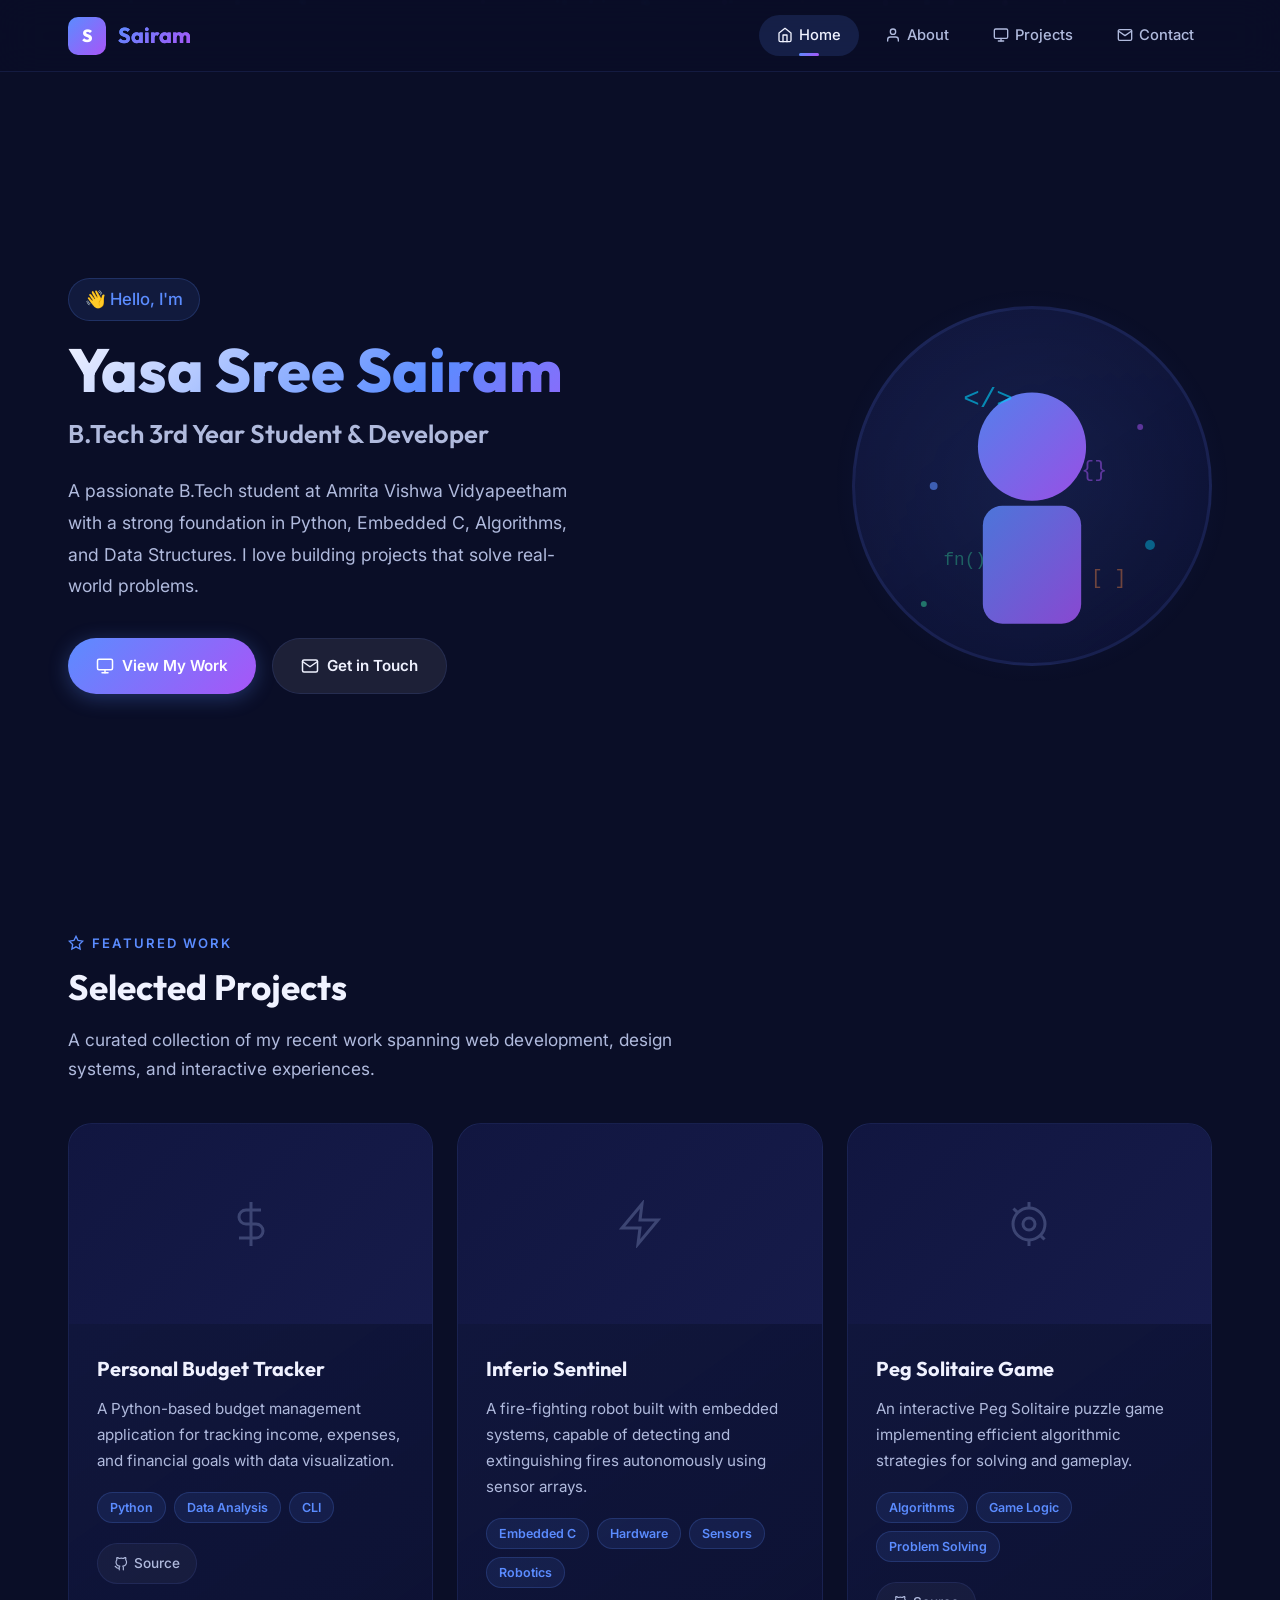
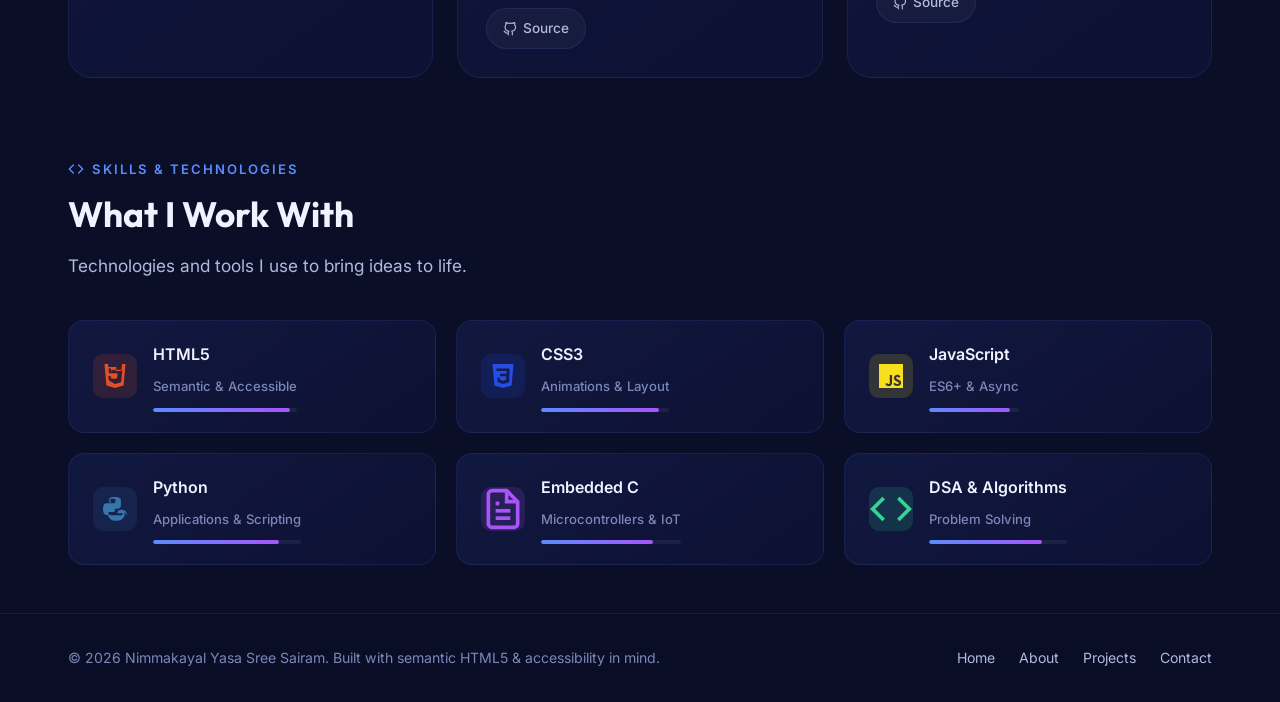
==== commit 61b589dd: "Update portfolio with personal info - Nimmakayal Yasa Sree Sairam" ====
--- a/portfolio/index.html
+++ b/portfolio/index.html
@@ -3,19 +3,19 @@
 <head>
     <meta charset="UTF-8">
     <meta name="viewport" content="width=device-width, initial-scale=1.0">
-    <meta name="description" content="Alex Morgan — Full-Stack Developer & UI/UX Designer. Building beautiful, accessible, and performant web applications with modern technologies.">
-    <meta name="author" content="Alex Morgan">
+    <meta name="description" content="Nimmakayal Yasa Sree Sairam — B.Tech 3rd Year Student at Amrita Vishwa Vidyapeetham. Passionate about software development, embedded systems, and algorithms.">
+    <meta name="author" content="Nimmakayal Yasa Sree Sairam">
     <meta name="robots" content="index, follow">
 
     <!-- Open Graph -->
-    <meta property="og:title" content="Alex Morgan — Full-Stack Developer & Designer">
+    <meta property="og:title" content="Nimmakayal Yasa Sree Sairam — B.Tech Student & Developer">
     <meta property="og:description" content="Building beautiful, accessible, and performant web applications with modern technologies.">
     <meta property="og:type" content="website">
     <meta property="og:url" content="https://alexmorgan.dev/">
 
     <link rel="canonical" href="https://alexmorgan.dev/">
 
-    <title>Alex Morgan — Full-Stack Developer & Designer</title>
+    <title>Nimmakayal Yasa Sree Sairam — B.Tech Student & Developer</title>
 
     <link rel="preconnect" href="https://fonts.googleapis.com">
     <link rel="preconnect" href="https://fonts.gstatic.com" crossorigin>
@@ -35,8 +35,8 @@
         <header class="site-header" role="banner">
             <div class="header-inner">
                 <div class="header-brand">
-                    <div class="brand-icon" aria-hidden="true">A</div>
-                    <div class="brand-name"><a href="index.html">Alex Morgan</a></div>
+                    <div class="brand-icon" aria-hidden="true">S</div>
+                    <div class="brand-name"><a href="index.html">Sairam</a></div>
                 </div>
 
                 <!-- Mobile Menu Toggle -->
@@ -90,12 +90,12 @@
             <section class="hero section" aria-label="Introduction">
                 <div class="hero-content animate-in">
                     <span class="hero-greeting">👋 Hello, I'm</span>
-                    <h1 class="hero-name">Alex Morgan</h1>
-                    <p class="hero-title">Full-Stack Developer & UI/UX Designer</p>
+                    <h1 class="hero-name">Yasa Sree Sairam</h1>
+                    <p class="hero-title">B.Tech 3rd Year Student & Developer</p>
                     <p class="hero-description">
-                        I craft beautiful, accessible, and performant digital experiences. 
-                        Passionate about clean code, intuitive interfaces, and turning 
-                        complex problems into elegant solutions.
+                        A passionate B.Tech student at Amrita Vishwa Vidyapeetham with a strong foundation 
+                        in Python, Embedded C, Algorithms, and Data Structures. I love building 
+                        projects that solve real-world problems.
                     </p>
                     <div class="hero-cta">
                         <a href="projects.html" class="btn btn-primary">
@@ -156,23 +156,18 @@
                     <!-- Project 1 -->
                     <article class="project-card animate-in animate-in-delay-1">
                         <div class="project-image-placeholder" aria-hidden="true">
-                            <svg viewBox="0 0 24 24" fill="none" stroke="currentColor" stroke-width="1.5"><rect x="2" y="3" width="20" height="14" rx="2" ry="2"></rect><line x1="8" y1="21" x2="16" y2="21"></line><line x1="12" y1="17" x2="12" y2="21"></line></svg>
+                            <svg viewBox="0 0 24 24" fill="none" stroke="currentColor" stroke-width="1.5"><path d="M12 1v22M17 5H9.5a3.5 3.5 0 0 0 0 7h5a3.5 3.5 0 0 1 0 7H6"></path></svg>
                         </div>
                         <div class="project-body">
-                            <h3 class="project-title">SkyCast Weather App</h3>
-                            <p class="project-description">A real-time weather dashboard with live metrics, 5-day forecasts, and beautiful animated visualizations.</p>
+                            <h3 class="project-title">Personal Budget Tracker</h3>
+                            <p class="project-description">A Python-based budget management application for tracking income, expenses, and financial goals with data visualization.</p>
                             <div class="project-tags">
-                                <span class="tag">HTML5</span>
-                                <span class="tag">CSS3</span>
-                                <span class="tag">JavaScript</span>
-                                <span class="tag">REST API</span>
+                                <span class="tag">Python</span>
+                                <span class="tag">Data Analysis</span>
+                                <span class="tag">CLI</span>
                             </div>
                             <div class="project-links">
-                                <a href="#" class="project-link live" aria-label="View live demo of SkyCast Weather App">
-                                    <svg viewBox="0 0 24 24" fill="none" stroke="currentColor" stroke-width="2" stroke-linecap="round" stroke-linejoin="round" aria-hidden="true"><path d="M18 13v6a2 2 0 0 1-2 2H5a2 2 0 0 1-2-2V8a2 2 0 0 1 2-2h6"></path><polyline points="15 3 21 3 21 9"></polyline><line x1="10" y1="14" x2="21" y2="3"></line></svg>
-                                    Live Demo
-                                </a>
-                                <a href="#" class="project-link repo" aria-label="View source code of SkyCast Weather App">
+                                <a href="#" class="project-link repo" aria-label="View source code of Personal Budget Tracker">
                                     <svg viewBox="0 0 24 24" fill="none" stroke="currentColor" stroke-width="2" stroke-linecap="round" stroke-linejoin="round" aria-hidden="true"><path d="M9 19c-5 1.5-5-2.5-7-3m14 6v-3.87a3.37 3.37 0 0 0-.94-2.61c3.14-.35 6.44-1.54 6.44-7A5.44 5.44 0 0 0 20 4.77 5.07 5.07 0 0 0 19.91 1S18.73.65 16 2.48a13.38 13.38 0 0 0-7 0C6.27.65 5.09 1 5.09 1A5.07 5.07 0 0 0 5 4.77a5.44 5.44 0 0 0-1.5 3.78c0 5.42 3.3 6.61 6.44 7A3.37 3.37 0 0 0 9 18.13V22"></path></svg>
                                     Source
                                 </a>
@@ -183,23 +178,19 @@
                     <!-- Project 2 -->
                     <article class="project-card animate-in animate-in-delay-2">
                         <div class="project-image-placeholder" aria-hidden="true">
-                            <svg viewBox="0 0 24 24" fill="none" stroke="currentColor" stroke-width="1.5"><circle cx="12" cy="12" r="10"></circle><line x1="2" y1="12" x2="22" y2="12"></line><path d="M12 2a15.3 15.3 0 0 1 4 10 15.3 15.3 0 0 1-4 10 15.3 15.3 0 0 1-4-10 15.3 15.3 0 0 1 4-10z"></path></svg>
+                            <svg viewBox="0 0 24 24" fill="none" stroke="currentColor" stroke-width="1.5"><path d="M13 2L3 14h9l-1 8 10-12h-9l1-8z"></path></svg>
                         </div>
                         <div class="project-body">
-                            <h3 class="project-title">TaskFlow Pro</h3>
-                            <p class="project-description">A kanban-style project management tool with drag-and-drop, real-time collaboration, and smart filtering.</p>
+                            <h3 class="project-title">Inferio Sentinel</h3>
+                            <p class="project-description">A fire-fighting robot built with embedded systems, capable of detecting and extinguishing fires autonomously using sensor arrays.</p>
                             <div class="project-tags">
-                                <span class="tag">React</span>
-                                <span class="tag">Node.js</span>
-                                <span class="tag">MongoDB</span>
-                                <span class="tag">Socket.io</span>
+                                <span class="tag">Embedded C</span>
+                                <span class="tag">Hardware</span>
+                                <span class="tag">Sensors</span>
+                                <span class="tag">Robotics</span>
                             </div>
                             <div class="project-links">
-                                <a href="#" class="project-link live" aria-label="View live demo of TaskFlow Pro">
-                                    <svg viewBox="0 0 24 24" fill="none" stroke="currentColor" stroke-width="2" stroke-linecap="round" stroke-linejoin="round" aria-hidden="true"><path d="M18 13v6a2 2 0 0 1-2 2H5a2 2 0 0 1-2-2V8a2 2 0 0 1 2-2h6"></path><polyline points="15 3 21 3 21 9"></polyline><line x1="10" y1="14" x2="21" y2="3"></line></svg>
-                                    Live Demo
-                                </a>
-                                <a href="#" class="project-link repo" aria-label="View source code of TaskFlow Pro">
+                                <a href="#" class="project-link repo" aria-label="View details of Inferio Sentinel">
                                     <svg viewBox="0 0 24 24" fill="none" stroke="currentColor" stroke-width="2" stroke-linecap="round" stroke-linejoin="round" aria-hidden="true"><path d="M9 19c-5 1.5-5-2.5-7-3m14 6v-3.87a3.37 3.37 0 0 0-.94-2.61c3.14-.35 6.44-1.54 6.44-7A5.44 5.44 0 0 0 20 4.77 5.07 5.07 0 0 0 19.91 1S18.73.65 16 2.48a13.38 13.38 0 0 0-7 0C6.27.65 5.09 1 5.09 1A5.07 5.07 0 0 0 5 4.77a5.44 5.44 0 0 0-1.5 3.78c0 5.42 3.3 6.61 6.44 7A3.37 3.37 0 0 0 9 18.13V22"></path></svg>
                                     Source
                                 </a>
@@ -210,23 +201,18 @@
                     <!-- Project 3 -->
                     <article class="project-card animate-in animate-in-delay-3">
                         <div class="project-image-placeholder" aria-hidden="true">
-                            <svg viewBox="0 0 24 24" fill="none" stroke="currentColor" stroke-width="1.5"><path d="M12 20h9"></path><path d="M16.5 3.5a2.121 2.121 0 0 1 3 3L7 19l-4 1 1-4L16.5 3.5z"></path></svg>
+                            <svg viewBox="0 0 24 24" fill="none" stroke="currentColor" stroke-width="1.5"><circle cx="12" cy="12" r="3"></circle><circle cx="12" cy="12" r="8"></circle><line x1="12" y1="1" x2="12" y2="4"></line><line x1="12" y1="20" x2="12" y2="23"></line><line x1="4.22" y1="4.22" x2="6.34" y2="6.34"></line><line x1="17.66" y1="17.66" x2="19.78" y2="19.78"></line></svg>
                         </div>
                         <div class="project-body">
-                            <h3 class="project-title">Design System Kit</h3>
-                            <p class="project-description">A comprehensive design system with reusable components, tokens, and documentation for scalable UI development.</p>
+                            <h3 class="project-title">Peg Solitaire Game</h3>
+                            <p class="project-description">An interactive Peg Solitaire puzzle game implementing efficient algorithmic strategies for solving and gameplay.</p>
                             <div class="project-tags">
-                                <span class="tag">Figma</span>
-                                <span class="tag">CSS</span>
-                                <span class="tag">Storybook</span>
-                                <span class="tag">A11y</span>
+                                <span class="tag">Algorithms</span>
+                                <span class="tag">Game Logic</span>
+                                <span class="tag">Problem Solving</span>
                             </div>
                             <div class="project-links">
-                                <a href="#" class="project-link live" aria-label="View live demo of Design System Kit">
-                                    <svg viewBox="0 0 24 24" fill="none" stroke="currentColor" stroke-width="2" stroke-linecap="round" stroke-linejoin="round" aria-hidden="true"><path d="M18 13v6a2 2 0 0 1-2 2H5a2 2 0 0 1-2-2V8a2 2 0 0 1 2-2h6"></path><polyline points="15 3 21 3 21 9"></polyline><line x1="10" y1="14" x2="21" y2="3"></line></svg>
-                                    Live Demo
-                                </a>
-                                <a href="#" class="project-link repo" aria-label="View source code of Design System Kit">
+                                <a href="#" class="project-link repo" aria-label="View source code of Peg Solitaire Game">
                                     <svg viewBox="0 0 24 24" fill="none" stroke="currentColor" stroke-width="2" stroke-linecap="round" stroke-linejoin="round" aria-hidden="true"><path d="M9 19c-5 1.5-5-2.5-7-3m14 6v-3.87a3.37 3.37 0 0 0-.94-2.61c3.14-.35 6.44-1.54 6.44-7A5.44 5.44 0 0 0 20 4.77 5.07 5.07 0 0 0 19.91 1S18.73.65 16 2.48a13.38 13.38 0 0 0-7 0C6.27.65 5.09 1 5.09 1A5.07 5.07 0 0 0 5 4.77a5.44 5.44 0 0 0-1.5 3.78c0 5.42 3.3 6.61 6.44 7A3.37 3.37 0 0 0 9 18.13V22"></path></svg>
                                     Source
                                 </a>
@@ -244,7 +230,7 @@
                         Skills & Technologies
                     </span>
                     <h2 id="skills-heading" class="section-title">What I Work With</h2>
-                    <p class="section-subtitle">Technologies and tools I use daily to bring ideas to life.</p>
+                    <p class="section-subtitle">Technologies and tools I use to bring ideas to life.</p>
                 </div>
 
                 <div class="skills-grid">
@@ -282,35 +268,35 @@
                     </div>
 
                     <div class="skill-card animate-in animate-in-delay-1">
-                        <div class="skill-icon react" aria-hidden="true">
-                            <svg viewBox="0 0 24 24" fill="currentColor" width="24" height="24"><path d="M14.23 12.004a2.236 2.236 0 0 1-2.235 2.236 2.236 2.236 0 0 1-2.236-2.236 2.236 2.236 0 0 1 2.235-2.236 2.236 2.236 0 0 1 2.236 2.236zm2.648-10.69c-1.346 0-3.107.96-4.888 2.622-1.78-1.653-3.542-2.602-4.887-2.602-.31 0-.6.06-.86.18C4.64 2.18 3.95 4.28 4.13 7.18c-2.46 1.24-3.98 2.88-3.98 4.82 0 1.94 1.52 3.58 3.98 4.82-.18 2.9.51 5 2.12 5.67.26.12.55.18.86.18 1.345 0 3.107-.96 4.888-2.624 1.78 1.654 3.542 2.604 4.887 2.604.31 0 .6-.06.86-.18 1.61-.67 2.3-2.77 2.12-5.67 2.46-1.24 3.98-2.88 3.98-4.82 0-1.94-1.52-3.58-3.98-4.82.18-2.9-.51-5-2.12-5.67a1.98 1.98 0 0 0-.86-.18z"/></svg>
-                        </div>
-                        <div class="skill-info">
-                            <h3>React</h3>
-                            <span class="skill-level">Components & Hooks</span>
-                            <div class="skill-bar-track"><div class="skill-bar-fill" style="width: 85%" role="progressbar" aria-valuenow="85" aria-valuemin="0" aria-valuemax="100" aria-label="React proficiency: 85%"></div></div>
+                        <div class="skill-icon" style="background: rgba(55, 118, 171, 0.15); color: #3776AB;" aria-hidden="true">
+                            <svg viewBox="0 0 24 24" fill="currentColor" width="24" height="24"><path d="M14.31.18l.9.2.73.26.59.3.45.32.34.34.25.34.16.33.1.3.04.26.02.2-.01.13V8.5l-.05.63-.13.55-.21.46-.26.38-.3.31-.33.25-.35.19-.35.14-.33.1-.3.07-.26.04-.21.02H8.83l-.69.05-.59.14-.5.22-.41.27-.33.32-.27.35-.2.36-.15.37-.1.35-.07.32-.04.27-.02.21v3.06H3.23l-.21-.03-.28-.07-.32-.12-.35-.18-.36-.26-.36-.36-.35-.46-.32-.59-.28-.73-.21-.88-.14-1.05-.05-1.23.06-1.22.16-1.04.24-.87.32-.71.36-.57.4-.44.42-.33.42-.24.4-.16.36-.1.32-.05.24-.01h.16l.06.01h8.16v-.83H6.18l-.01-2.75-.02-.37.05-.35.12-.33.18-.3.25-.27.31-.23.38-.2.44-.18.51-.15.58-.12.64-.1.71-.06.77-.04.84-.02 1.27.05zm-6.3 1.09l-.26.27-.19.35-.12.4-.07.44-.02.47.02.47.07.44.12.4.19.35.26.27.34.18.42.13.52.07.63.03.68-.02.55-.06.44-.11.33-.16.24-.21.17-.26.1-.32.05-.37.01-.41-.01-.41-.05-.37-.1-.32-.17-.26-.24-.21-.33-.16-.44-.11-.55-.06-.68-.02-.63.03-.52.07-.42.13-.34.18zM21.56 14.56l.07.71.02.77-.02.79-.07.75-.12.72-.18.69-.24.64-.3.59-.36.55-.41.51-.47.47-.52.42-.56.38-.61.33-.65.28-.69.22-.73.17-.76.12-.8.07-.83.02-.85-.02-.82-.07-.79-.12-.75-.17-.71-.22-.66-.28-.62-.33-.57-.38-.52-.42-.46-.47-.41-.51-.35-.55-.3-.59-.23-.64-.18-.69-.13-.72-.08-.75-.03-.79.01-.77.05-.71.1-.65.14-.6.18-.54.22-.49.25-.43.28-.38.31-.33.33-.28.35-.23.36-.18.37-.14.38-.1.38-.07.37-.04h.35l.34.02.33.03.31.05.29.07.26.1.24.12.21.14.19.17.16.18.13.2.11.22.09.23.07.24.05.25.03.26.02.26-.01.25-.03.25-.05.24-.08.23-.1.22-.13.2-.15.18-.17.16-.19.15-.21.13-.23.11-.24.09-.26.08-.27.06-.28.04-.29.03-.3.01h-3.79l-.01.12-.01.49.02.43.05.38.09.32.12.28.15.25.18.22.2.19.23.17.25.14.26.11.27.08.27.04.07.01.06.01H18l.24-.01.22-.02.19-.03.17-.04.15-.05.13-.06.11-.07.1-.09.08-.1.07-.11.05-.13.04-.14.03-.16.01-.17-.01-.14-.02-.12-.03-.1-.05-.1-.05-.08-.07-.08-.07-.07-.08-.06-.09-.05-.1-.05-.11-.04-.11-.03-.12-.02-.12-.02-.13-.01h-.13l-.14-.01H14.4l.07-.57.13-.52.18-.46.23-.4.28-.35.32-.3.36-.24.39-.19.42-.14.44-.1.46-.07.48-.04.48-.01.49.02.48.05.47.08.45.12.43.15.4.19.38.22.35.26.32.3.29.33.26.37.23.4.2.44.17.47.14.5.11.54.08.57.05.59.02.62z"/></svg>
+                        </div>
+                        <div class="skill-info">
+                            <h3>Python</h3>
+                            <span class="skill-level">Applications & Scripting</span>
+                            <div class="skill-bar-track"><div class="skill-bar-fill" style="width: 85%" role="progressbar" aria-valuenow="85" aria-valuemin="0" aria-valuemax="100" aria-label="Python proficiency: 85%"></div></div>
                         </div>
                     </div>
 
                     <div class="skill-card animate-in animate-in-delay-2">
-                        <div class="skill-icon node" aria-hidden="true">
-                            <svg viewBox="0 0 24 24" fill="currentColor" width="24" height="24"><path d="M11.998 24c-.321 0-.641-.084-.922-.247l-2.936-1.737c-.438-.245-.224-.332-.08-.383.585-.203.703-.25 1.328-.604.065-.037.151-.023.218.017l2.256 1.339a.29.29 0 0 0 .272 0l8.795-5.076a.277.277 0 0 0 .134-.238V6.921a.28.28 0 0 0-.137-.242l-8.791-5.072a.278.278 0 0 0-.271 0L3.075 6.68a.28.28 0 0 0-.138.24v10.15c0 .099.053.19.137.239l2.409 1.392c1.307.654 2.108-.116 2.108-.89V7.787c0-.142.114-.253.256-.253h1.115c.139 0 .255.112.255.253v10.021c0 1.745-.95 2.745-2.604 2.745-.508 0-.909 0-2.026-.551L2.28 18.675A1.857 1.857 0 0 1 1.36 17.07V6.921c0-.648.345-1.254.921-1.578l8.795-5.082c.557-.315 1.296-.315 1.848 0l8.794 5.082c.577.324.922.93.922 1.578v10.15c0 .648-.345 1.254-.922 1.578l-8.794 5.078c-.28.163-.601.247-.926.247"/></svg>
-                        </div>
-                        <div class="skill-info">
-                            <h3>Node.js</h3>
-                            <span class="skill-level">Backend & APIs</span>
-                            <div class="skill-bar-track"><div class="skill-bar-fill" style="width: 82%" role="progressbar" aria-valuenow="82" aria-valuemin="0" aria-valuemax="100" aria-label="Node.js proficiency: 82%"></div></div>
+                        <div class="skill-icon" style="background: rgba(168, 85, 247, 0.15); color: #A855F7;" aria-hidden="true">
+                            <svg viewBox="0 0 24 24" fill="none" stroke="currentColor" stroke-width="2"><path d="M14 2H6a2 2 0 0 0-2 2v16a2 2 0 0 0 2 2h12a2 2 0 0 0 2-2V8z"></path><polyline points="14 2 14 8 20 8"></polyline><line x1="16" y1="13" x2="8" y2="13"></line><line x1="16" y1="17" x2="8" y2="17"></line><polyline points="10 9 9 9 8 9"></polyline></svg>
+                        </div>
+                        <div class="skill-info">
+                            <h3>Embedded C</h3>
+                            <span class="skill-level">Microcontrollers & IoT</span>
+                            <div class="skill-bar-track"><div class="skill-bar-fill" style="width: 80%" role="progressbar" aria-valuenow="80" aria-valuemin="0" aria-valuemax="100" aria-label="Embedded C proficiency: 80%"></div></div>
                         </div>
                     </div>
 
                     <div class="skill-card animate-in animate-in-delay-3">
-                        <div class="skill-icon figma" aria-hidden="true">
-                            <svg viewBox="0 0 24 24" fill="currentColor" width="24" height="24"><path d="M15.852 8.981h-4.588V0h4.588c2.476 0 4.49 2.014 4.49 4.49s-2.014 4.491-4.49 4.491zM12.735 7.51h3.117c1.665 0 3.019-1.355 3.019-3.019s-1.355-3.019-3.019-3.019h-3.117V7.51zm0 8.943h-4.588v-7.51h4.588c2.476 0 4.49 2.014 4.49 4.49s-2.014 3.02-4.49 3.02zm-3.117-6.038v4.566h3.117c1.665 0 3.019-1.355 3.019-3.019 0-1.664-1.354-3.02-3.019-3.02h-3.117v1.473zM8.148 24c-2.476 0-4.49-2.014-4.49-4.49 0-2.476 2.014-4.49 4.49-4.49h4.588v4.49c0 2.476-2.014 4.49-4.588 4.49zm-3.019-4.49c0 1.665 1.355 3.019 3.019 3.019s3.117-1.354 3.117-3.019v-3.019H8.148c-1.664 0-3.019 1.354-3.019 3.019zM3.658 8.981C1.182 8.981 0 6.967 0 4.49S1.182 0 3.658 0h4.588v8.981H3.658zM1.471 4.49c0 1.665 1.355 3.019 3.019 3.019h3.117V1.471H4.49C2.826 1.471 1.471 2.826 1.471 4.49z"/></svg>
-                        </div>
-                        <div class="skill-info">
-                            <h3>Figma</h3>
-                            <span class="skill-level">UI/UX Design</span>
-                            <div class="skill-bar-track"><div class="skill-bar-fill" style="width: 88%" role="progressbar" aria-valuenow="88" aria-valuemin="0" aria-valuemax="100" aria-label="Figma proficiency: 88%"></div></div>
+                        <div class="skill-icon" style="background: rgba(52, 211, 153, 0.15); color: #34D399;" aria-hidden="true">
+                            <svg viewBox="0 0 24 24" fill="none" stroke="currentColor" stroke-width="2"><polyline points="16 18 22 12 16 6"></polyline><polyline points="8 6 2 12 8 18"></polyline></svg>
+                        </div>
+                        <div class="skill-info">
+                            <h3>DSA & Algorithms</h3>
+                            <span class="skill-level">Problem Solving</span>
+                            <div class="skill-bar-track"><div class="skill-bar-fill" style="width: 82%" role="progressbar" aria-valuenow="82" aria-valuemin="0" aria-valuemax="100" aria-label="DSA proficiency: 82%"></div></div>
                         </div>
                     </div>
                 </div>
@@ -321,7 +307,7 @@
         <!-- ========== FOOTER ========== -->
         <footer class="site-footer" role="contentinfo">
             <div class="footer-inner">
-                <p class="footer-text">&copy; 2026 Alex Morgan. Built with semantic HTML5 & accessibility in mind.</p>
+                <p class="footer-text">&copy; 2026 Nimmakayal Yasa Sree Sairam. Built with semantic HTML5 & accessibility in mind.</p>
                 <nav class="footer-nav" aria-label="Footer navigation">
                     <a href="index.html" class="footer-link">Home</a>
                     <a href="about.html" class="footer-link">About</a>
